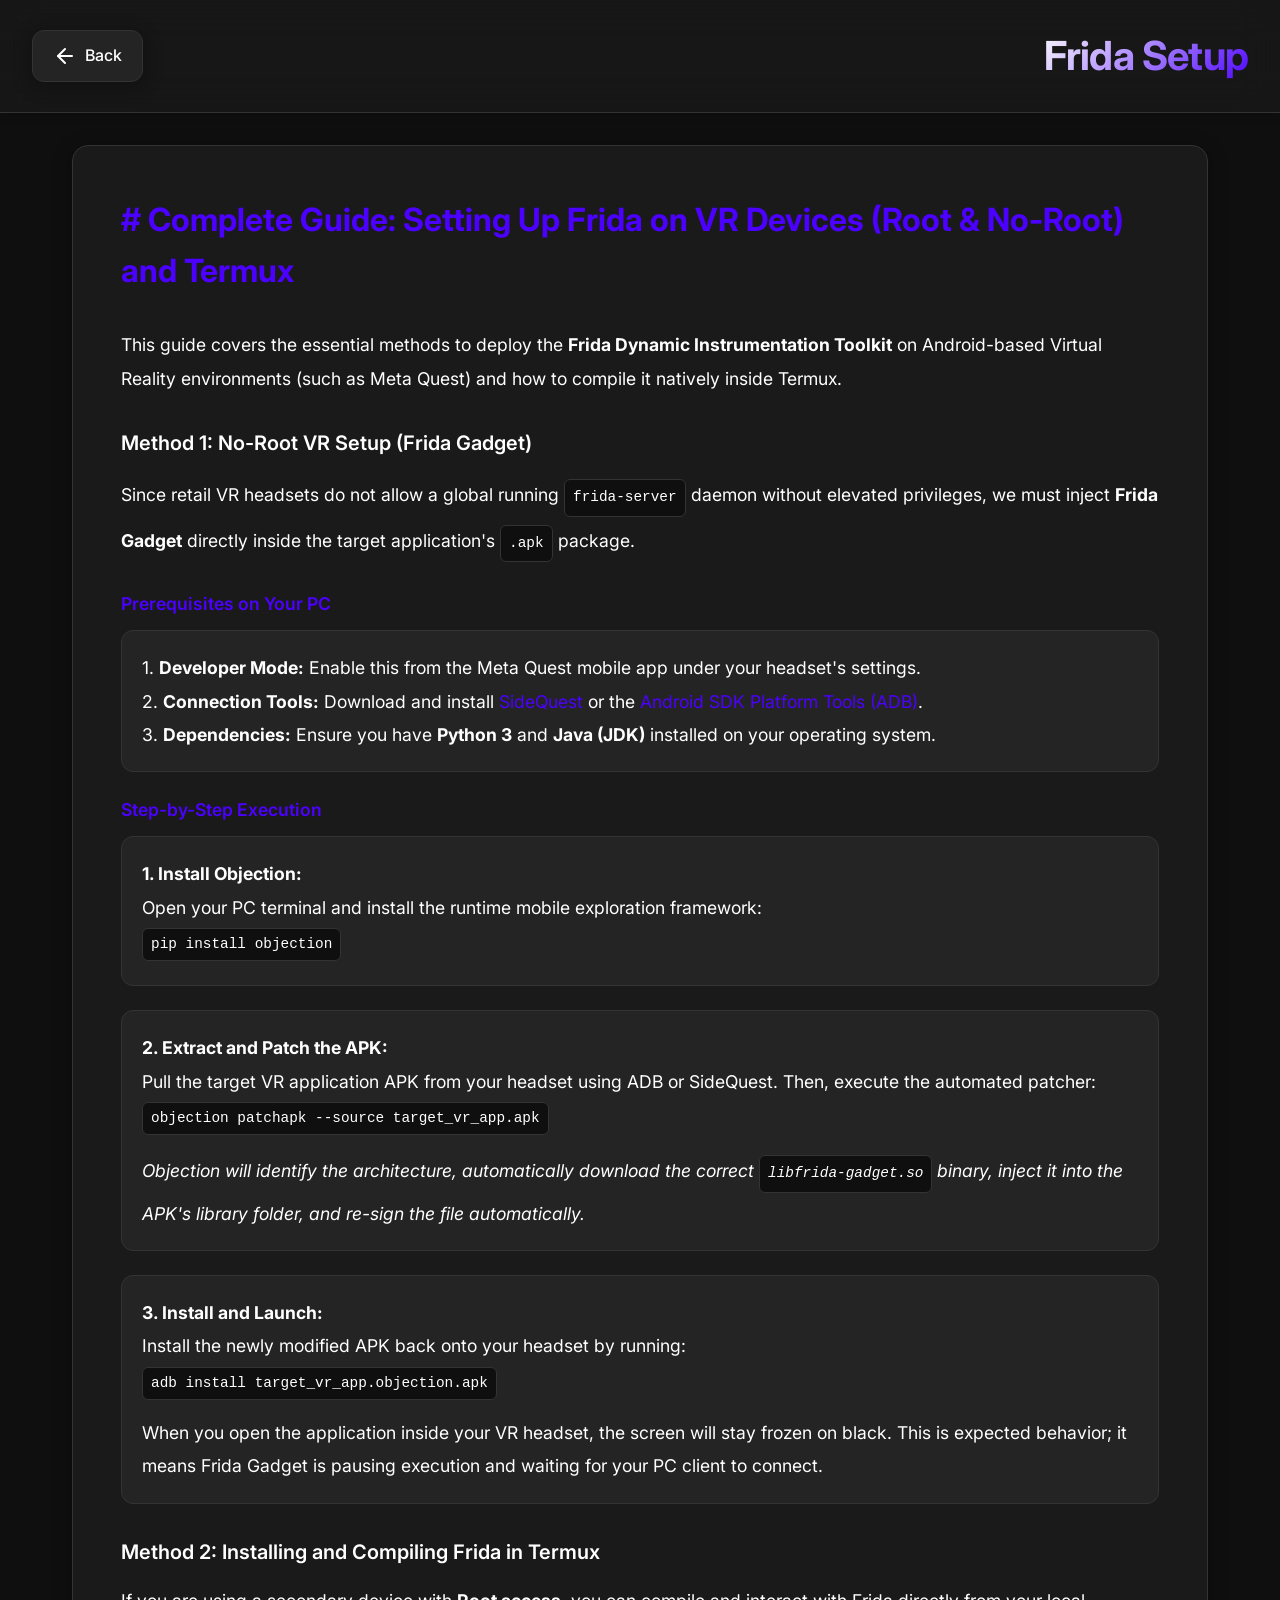
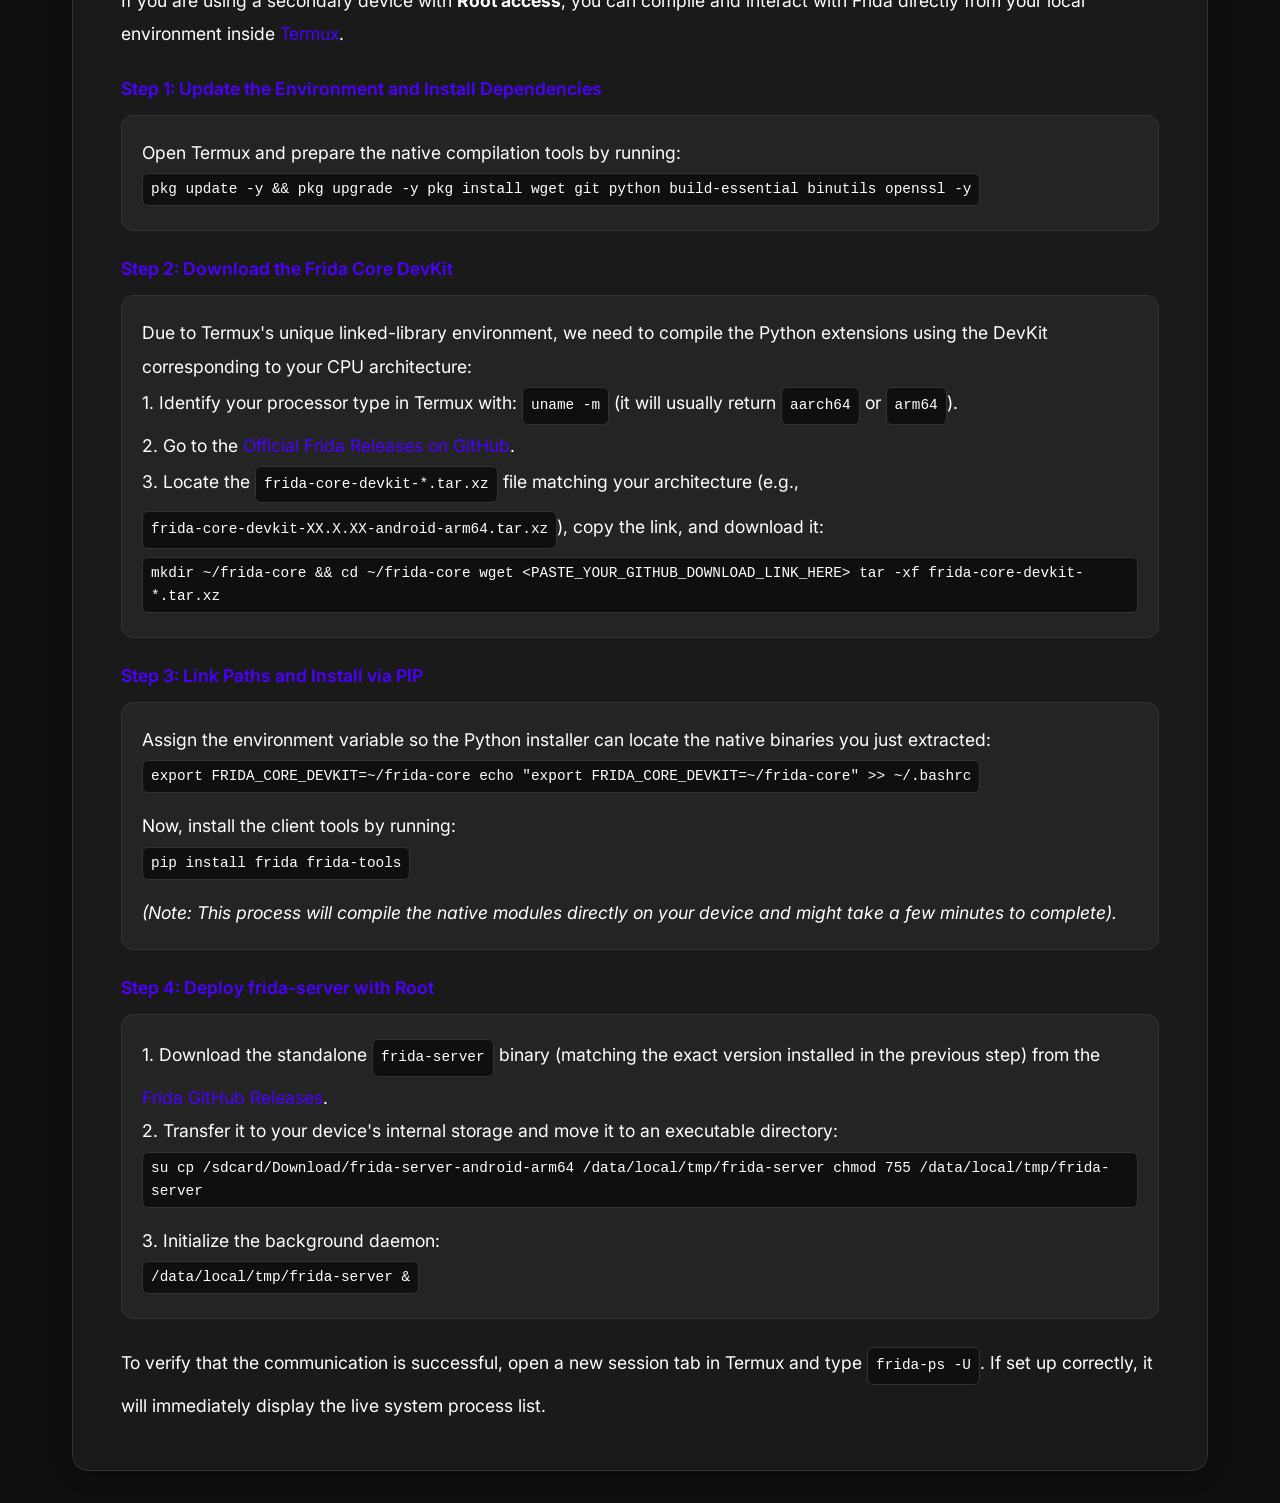
==== fridatutorial.html @ 45646cfd "frida tut vsdfgvkhserrvieuytfdgobdzfgh yes skibidi dop dop dop yes yes (im going insane)" ====
<!DOCTYPE html>
<html lang="en">
<head>
    <meta charset="UTF-8">
    <meta name="viewport" content="width=device-width, initial-scale=1.0">
    <title>Frida Setup - MoonyGB's stuff</title>
    <link rel="stylesheet" href="style.css">
    <link rel="preconnect" href="https://fonts.googleapis.com">
    <link rel="preconnect" href="https://fonts.gstatic.com" crossorigin>
    <link href="https://fonts.googleapis.com/css2?family=Inter:wght@300;400;500;600;700&display=swap" rel="stylesheet">
</head>
<body>
    <div class="app">
        <header class="header">
            <a href="index.html" class="back-btn">
                <svg xmlns="http://www.w3.org/2000/svg" width="24" height="24" viewBox="0 0 24 24" fill="none" stroke="currentColor" stroke-width="2" stroke-linecap="round" stroke-linejoin="round">
                    <line x1="19" y1="12" x2="5" y2="12"></line>
                    <polyline points="12 19 5 12 12 5"></polyline>
                </svg>
                <span>Back</span>
            </a>
            <h1 class="title">Frida Setup</h1>
        </header>

        <main class="container">
            <div class="tutorial-content smooth">
                <h2 class="tutorial-title"># Complete Guide: Setting Up Frida on VR Devices (Root & No-Root) and Termux</h2>
                <p class="step-text">This guide covers the essential methods to deploy the <strong>Frida Dynamic Instrumentation Toolkit</strong> on Android-based Virtual Reality environments (such as Meta Quest) and how to compile it natively inside Termux.</p>

                <h3 class="subsection-title">Method 1: No-Root VR Setup (Frida Gadget)</h3>
                <p class="step-text">Since retail VR headsets do not allow a global running <code class="code-block">frida-server</code> daemon without elevated privileges, we must inject <strong>Frida Gadget</strong> directly inside the target application's <code class="code-block">.apk</code> package.</p>

                <h4 class="subsection-subtitle">Prerequisites on Your PC</h4>
                <div class="step">
                    <p class="step-text">1. <strong>Developer Mode:</strong> Enable this from the Meta Quest mobile app under your headset's settings.</p>
                    <p class="step-text">2. <strong>Connection Tools:</strong> Download and install <a href="https://sidequestvr.com" target="_blank" rel="noopener noreferrer">SideQuest</a> or the <a href="https://developer.android.com/tools/releases/platform-tools" target="_blank" rel="noopener noreferrer">Android SDK Platform Tools (ADB)</a>.</p>
                    <p class="step-text">3. <strong>Dependencies:</strong> Ensure you have <strong>Python 3</strong> and <strong>Java (JDK)</strong> installed on your operating system.</p>
                </div>

                <h4 class="subsection-subtitle">Step-by-Step Execution</h4>
                <div class="step">
                    <p class="step-text"><strong>1. Install Objection:</strong></p>
                    <p class="step-text">Open your PC terminal and install the runtime mobile exploration framework:</p>
                    <code class="code-block">pip install objection</code>
                </div>
                <div class="step">
                    <p class="step-text"><strong>2. Extract and Patch the APK:</strong></p>
                    <p class="step-text">Pull the target VR application APK from your headset using ADB or SideQuest. Then, execute the automated patcher:</p>
                    <code class="code-block">objection patchapk --source target_vr_app.apk</code>
                    <p class="step-text" style="margin-top: 0.75rem;"><em>Objection will identify the architecture, automatically download the correct <code class="code-block">libfrida-gadget.so</code> binary, inject it into the APK's library folder, and re-sign the file automatically.</em></p>
                </div>
                <div class="step">
                    <p class="step-text"><strong>3. Install and Launch:</strong></p>
                    <p class="step-text">Install the newly modified APK back onto your headset by running:</p>
                    <code class="code-block">adb install target_vr_app.objection.apk</code>
                    <p class="step-text" style="margin-top: 0.75rem;">When you open the application inside your VR headset, the screen will stay frozen on black. This is expected behavior; it means Frida Gadget is pausing execution and waiting for your PC client to connect.</p>
                </div>

                <h3 class="subsection-title">Method 2: Installing and Compiling Frida in Termux</h3>
                <p class="step-text">If you are using a secondary device with <strong>Root access</strong>, you can compile and interact with Frida directly from your local environment inside <a href="https://termux.dev" target="_blank" rel="noopener noreferrer">Termux</a>.</p>

                <h4 class="subsection-subtitle">Step 1: Update the Environment and Install Dependencies</h4>
                <div class="step">
                    <p class="step-text">Open Termux and prepare the native compilation tools by running:</p>
                    <code class="code-block">pkg update -y && pkg upgrade -y
pkg install wget git python build-essential binutils openssl -y</code>
                </div>

                <h4 class="subsection-subtitle">Step 2: Download the Frida Core DevKit</h4>
                <div class="step">
                    <p class="step-text">Due to Termux's unique linked-library environment, we need to compile the Python extensions using the DevKit corresponding to your CPU architecture:</p>
                    <p class="step-text">1. Identify your processor type in Termux with: <code class="code-block">uname -m</code> (it will usually return <code class="code-block">aarch64</code> or <code class="code-block">arm64</code>).</p>
                    <p class="step-text">2. Go to the <a href="https://github.com/frida/frida/releases" target="_blank" rel="noopener noreferrer">Official Frida Releases on GitHub</a>.</p>
                    <p class="step-text">3. Locate the <code class="code-block">frida-core-devkit-*.tar.xz</code> file matching your architecture (e.g., <code class="code-block">frida-core-devkit-XX.X.XX-android-arm64.tar.xz</code>), copy the link, and download it:</p>
                    <code class="code-block">mkdir ~/frida-core && cd ~/frida-core
wget &lt;PASTE_YOUR_GITHUB_DOWNLOAD_LINK_HERE&gt;
tar -xf frida-core-devkit-*.tar.xz</code>
                </div>

                <h4 class="subsection-subtitle">Step 3: Link Paths and Install via PIP</h4>
                <div class="step">
                    <p class="step-text">Assign the environment variable so the Python installer can locate the native binaries you just extracted:</p>
                    <code class="code-block">export FRIDA_CORE_DEVKIT=~/frida-core
echo "export FRIDA_CORE_DEVKIT=~/frida-core" >> ~/.bashrc</code>
                    <p class="step-text" style="margin-top: 0.75rem;">Now, install the client tools by running:</p>
                    <code class="code-block">pip install frida frida-tools</code>
                    <p class="step-text" style="margin-top: 0.75rem;"><em>(Note: This process will compile the native modules directly on your device and might take a few minutes to complete).</em></p>
                </div>

                <h4 class="subsection-subtitle">Step 4: Deploy frida-server with Root</h4>
                <div class="step">
                    <p class="step-text">1. Download the standalone <code class="code-block">frida-server</code> binary (matching the exact version installed in the previous step) from the <a href="https://github.com/frida/frida/releases" target="_blank" rel="noopener noreferrer">Frida GitHub Releases</a>.</p>
                    <p class="step-text">2. Transfer it to your device's internal storage and move it to an executable directory:</p>
                    <code class="code-block">su
cp /sdcard/Download/frida-server-android-arm64 /data/local/tmp/frida-server
chmod 755 /data/local/tmp/frida-server</code>
                    <p class="step-text" style="margin-top: 0.75rem;">3. Initialize the background daemon:</p>
                    <code class="code-block">/data/local/tmp/frida-server &amp;</code>
                </div>

                <p class="step-text" style="margin-top: 1.5rem;">To verify that the communication is successful, open a new session tab in Termux and type <code class="code-block">frida-ps -U</code>. If set up correctly, it will immediately display the live system process list.</p>
            </div>
        </main>
    </div>
</body>
</html>
---- style.css ----
* {
    margin: 0;
    padding: 0;
    box-sizing: border-box;
    transition: background-color 0.3s ease, color 0.3s ease, border-color 0.3s ease, box-shadow 0.3s ease;
}

:root {
    --bg-primary: #0f0f0f;
    --bg-secondary: #1a1a1a;
    --bg-card: #242424;
    --bg-hover: #2f2f2f;
    --text-primary: #ffffff;
    --text-secondary: #a0a0a0;
    --accent: #4c00ff;
    --accent-hover: #5f1aff;
    --border: #333333;
    --shadow: 0 4px 20px rgba(0, 0, 0, 0.3);
    --warning: #ffb84a;
    --warning-bg: rgba(255, 184, 74, 0.1);
    --info: #4c00ff;
    --info-bg: rgba(76, 0, 255, 0.1);
}

body {
    font-family: 'Inter', -apple-system, BlinkMacSystemFont, 'Segoe UI', Roboto, Oxygen, Ubuntu, Cantarell, sans-serif;
    background: var(--bg-primary);
    color: var(--text-primary);
    line-height: 1.6;
    min-height: 100vh;
    overflow-x: hidden;
}

.smooth {
    animation: fadeInUp 0.6s cubic-bezier(0.4, 0, 0.2, 1) forwards;
}

@keyframes fadeInUp {
    from {
        opacity: 0;
        transform: translateY(20px);
    }
    to {
        opacity: 1;
        transform: translateY(0);
    }
}

.app {
    display: flex;
    flex-direction: column;
    min-height: 100vh;
}

.header {
    display: flex;
    justify-content: space-between;
    align-items: center;
    padding: 1.5rem 2rem;
    background: rgba(26, 26, 26, 0.8);
    backdrop-filter: blur(20px) saturate(180%);
    border-bottom: 1px solid var(--border);
    position: sticky;
    top: 0;
    z-index: 100;
    box-shadow: 0 1px 10px rgba(0, 0, 0, 0.2);
}

.title {
    font-size: clamp(1.5rem, 4vw, 2.5rem);
    font-weight: 700;
    background: linear-gradient(135deg, var(--text-primary) 0%, var(--accent) 100%);
    -webkit-background-clip: text;
    -webkit-text-fill-color: transparent;
    background-clip: text;
    letter-spacing: -0.02em;
}

.settings-btn {
    display: flex;
    align-items: center;
    gap: 0.5rem;
    padding: 0.75rem 1.25rem;
    background: var(--bg-card);
    color: var(--text-primary);
    border: 1px solid var(--border);
    border-radius: 12px;
    font-size: 0.95rem;
    font-weight: 500;
    cursor: pointer;
    transition: all 0.3s cubic-bezier(0.4, 0, 0.2, 1);
    box-shadow: var(--shadow);
}

.settings-btn:hover {
    background: var(--bg-hover);
    border-color: var(--accent);
    transform: translateY(-2px);
    box-shadow: 0 8px 30px rgba(74, 158, 255, 0.2);
}

.settings-btn:active {
    transform: translateY(0);
}

.back-btn {
    display: flex;
    align-items: center;
    gap: 0.5rem;
    padding: 0.75rem 1.25rem;
    background: var(--bg-card);
    color: var(--text-primary);
    border: 1px solid var(--border);
    border-radius: 12px;
    text-decoration: none;
    font-weight: 500;
    transition: all 0.3s ease;
    box-shadow: var(--shadow);
}

.back-btn:hover {
    background: var(--bg-hover);
    border-color: var(--accent);
    transform: translateX(-4px);
}

.container {
    flex: 1;
    padding: 2rem;
    max-width: 1200px;
    width: 100%;
    margin: 0 auto;
}

.sections {
    display: flex;
    flex-direction: column;
    gap: 1.5rem;
}

.section {
    background: var(--bg-secondary);
    border: 1px solid var(--border);
    border-radius: 16px;
    overflow: hidden;
    box-shadow: var(--shadow);
    transition: all 0.3s cubic-bezier(0.4, 0, 0.2, 1);
}

.section:hover {
    border-color: rgba(74, 158, 255, 0.3);
    box-shadow: 0 8px 40px rgba(0, 0, 0, 0.4);
}

.section-header {
    display: flex;
    align-items: center;
    gap: 1rem;
    padding: 1.25rem 1.5rem;
    background: linear-gradient(180deg, var(--bg-secondary) 0%, rgba(26, 26, 26, 0.8) 100%);
    cursor: pointer;
    user-select: none;
    transition: background 0.3s ease;
}

.section-header:hover {
    background: linear-gradient(180deg, var(--bg-hover) 0%, rgba(47, 47, 47, 0.8) 100%);
}

.toggle-btn,
.minimize-btn {
    display: flex;
    align-items: center;
    justify-content: center;
    width: 40px;
    height: 40px;
    background: transparent;
    border: none;
    color: var(--text-secondary);
    border-radius: 10px;
    cursor: pointer;
    transition: all 0.3s ease;
}

.toggle-btn:hover,
.minimize-btn:hover {
    background: var(--bg-card);
    color: var(--text-primary);
}

.chevron {
    transition: transform 0.4s cubic-bezier(0.4, 0, 0.2, 1);
}

.section.collapsed .chevron {
    transform: rotate(-90deg);
}

.section.minimized .chevron {
    transform: rotate(-90deg);
}

.section-title {
    flex: 1;
    font-size: 1.5rem;
    font-weight: 600;
    letter-spacing: -0.01em;
}

.section-content {
    padding: 1.5rem;
    max-height: 1000px;
    overflow: hidden;
    transition: max-height 0.4s cubic-bezier(0.4, 0, 0.2, 1), padding 0.4s cubic-bezier(0.4, 0, 0.2, 1), opacity 0.3s ease;
}

.section.collapsed .section-content,
.section.minimized .section-content {
    max-height: 0;
    padding: 0 1.5rem;
    opacity: 0;
}

.card {
    background: var(--bg-card);
    border: 1px solid var(--border);
    border-radius: 12px;
    padding: 1.5rem;
    display: flex;
    flex-direction: column;
    gap: 1.5rem;
    box-shadow: inset 0 1px 0 rgba(255, 255, 255, 0.05);
}

.card-text {
    color: var(--text-secondary);
    font-size: 1rem;
    line-height: 1.8;
}

.btn {
    display: inline-flex;
    align-items: center;
    justify-content: center;
    gap: 0.5rem;
    padding: 0.875rem 1.75rem;
    border-radius: 12px;
    font-size: 1rem;
    font-weight: 600;
    text-decoration: none;
    border: none;
    cursor: pointer;
    transition: all 0.3s cubic-bezier(0.4, 0, 0.2, 1);
    white-space: nowrap;
    width: fit-content;
}

.btn.primary {
    background: var(--accent);
    color: #ffffff;
    box-shadow: 0 4px 20px rgba(74, 158, 255, 0.3);
}

.btn.primary:hover {
    background: var(--accent-hover);
    transform: translateY(-2px);
    box-shadow: 0 8px 40px rgba(74, 158, 255, 0.4);
}

.btn.ghost {
    background: transparent;
    color: var(--text-primary);
    border: 1px solid var(--border);
}

.btn.ghost:hover {
    background: var(--bg-hover);
}

/* Modal */
.modal {
    position: fixed;
    top: 0;
    left: 0;
    right: 0;
    bottom: 0;
    display: flex;
    align-items: center;
    justify-content: center;
    z-index: 1000;
    opacity: 0;
    visibility: hidden;
    transition: opacity 0.3s ease, visibility 0.3s ease;
    padding: 1rem;
}

.modal.active {
    opacity: 1;
    visibility: visible;
}

.modal-backdrop {
    position: absolute;
    top: 0;
    left: 0;
    right: 0;
    bottom: 0;
    background: rgba(0, 0, 0, 0.7);
    backdrop-filter: blur(8px);
    cursor: pointer;
}

.modal-content {
    position: relative;
    background: var(--bg-secondary);
    border: 1px solid var(--border);
    border-radius: 20px;
    width: 100%;
    max-width: 600px;
    max-height: 90vh;
    overflow: hidden;
    box-shadow: 0 20px 80px rgba(0, 0, 0, 0.5);
    transform: scale(0.95);
    transition: transform 0.3s cubic-bezier(0.4, 0, 0.2, 1);
}

.modal.active .modal-content {
    transform: scale(1);
}

.modal-header {
    display: flex;
    align-items: center;
    justify-content: space-between;
    padding: 1.5rem 2rem;
    border-bottom: 1px solid var(--border);
}

.modal-header h3 {
    font-size: 1.5rem;
    font-weight: 600;
}

.close-btn {
    display: flex;
    align-items: center;
    justify-content: center;
    width: 40px;
    height: 40px;
    background: transparent;
    border: none;
    color: var(--text-secondary);
    border-radius: 10px;
    cursor: pointer;
    transition: all 0.3s ease;
}

.close-btn:hover {
    background: var(--bg-card);
    color: var(--text-primary);
}

.modal-body {
    padding: 2rem;
    overflow-y: auto;
    max-height: calc(90vh - 140px);
}

.setting-group {
    margin-bottom: 2rem;
}

.setting-group:last-child {
    margin-bottom: 0;
}

.setting-group h4 {
    font-size: 1.25rem;
    font-weight: 600;
    margin-bottom: 0.25rem;
}

.setting-desc {
    color: var(--text-secondary);
    font-size: 0.95rem;
    margin-bottom: 1.5rem;
}

.setting-label {
    display: block;
    font-weight: 500;
    margin-bottom: 0.75rem;
    color: var(--text-primary);
}

.radio-group {
    display: flex;
    gap: 1rem;
    flex-wrap: wrap;
}

.radio-item {
    display: flex;
    align-items: center;
    gap: 0.5rem;
    padding: 0.75rem 1.25rem;
    background: var(--bg-card);
    border: 1px solid var(--border);
    border-radius: 12px;
    cursor: pointer;
    transition: all 0.3s ease;
    flex: 1;
    min-width: 150px;
}

.radio-item:hover {
    background: var(--bg-hover);
    border-color: var(--accent);
}

.radio-item input[type="radio"] {
    accent-color: var(--accent);
}

.radio-item input[type="radio"]:checked + span {
    font-weight: 600;
}

.color-picker {
    display: flex;
    align-items: center;
    gap: 1rem;
    padding: 0.75rem 1rem;
    background: var(--bg-card);
    border: 1px solid var(--border);
    border-radius: 12px;
    margin-bottom: 1rem;
}

.color-picker input[type="color"] {
    width: 50px;
    height: 40px;
    border: none;
    border-radius: 8px;
    cursor: pointer;
    background: none;
}

.color-picker input[type="color"]::-webkit-color-swatch-wrapper {
    padding: 0;
}

.color-picker input[type="color"]::-webkit-color-swatch {
    border: 2px solid var(--border);
    border-radius: 8px;
}

.color-value {
    font-family: 'Courier New', monospace;
    color: var(--text-secondary);
    font-size: 0.95rem;
}

.select {
    width: 100%;
    padding: 0.75rem 1rem;
    background: var(--bg-card);
    color: var(--text-primary);
    border: 1px solid var(--border);
    border-radius: 12px;
    font-size: 1rem;
    cursor: pointer;
    transition: all 0.3s ease;
}

.select:hover {
    border-color: var(--accent);
}

.select:focus {
    outline: none;
    border-color: var(--accent);
    box-shadow: 0 0 0 3px rgba(74, 158, 255, 0.1);
}

.hidden {
    display: none;
}

.modal-footer {
    display: flex;
    justify-content: flex-end;
    gap: 1rem;
    padding: 1.5rem 2rem;
    border-top: 1px solid var(--border);
    background: rgba(26, 26, 26, 0.5);
}

/* Tutorial Page */
.tutorial-content {
    background: var(--bg-secondary);
    border: 1px solid var(--border);
    border-radius: 16px;
    padding: clamp(1.5rem, 4vw, 3rem);
    box-shadow: var(--shadow);
}

.tutorial-title {
    font-size: clamp(1.25rem, 3vw, 2rem);
    font-weight: 700;
    margin-bottom: 2rem;
    color: var(--accent);
    word-break: break-word;
}

.subsection-title {
    font-size: 1.25rem;
    font-weight: 600;
    margin: 2rem 0 1rem 0;
    color: var(--text-primary);
}

.subsection-subtitle {
    font-size: 1.1rem;
    font-weight: 600;
    margin: 1.5rem 0 0.75rem 0;
    color: var(--accent);
}

.button-group {
    display: flex;
    gap: 1rem;
    flex-wrap: wrap;
}

.code-block {
    display: inline-block;
    background: var(--bg-primary);
    padding: 0.25rem 0.5rem;
    border-radius: 6px;
    font-family: 'Courier New', monospace;
    font-size: 0.9rem;
    border: 1px solid var(--border);
    margin: 0.25rem 0;
}

.step {
    margin-bottom: 1.5rem;
    padding: 1.25rem;
    background: var(--bg-card);
    border: 1px solid var(--border);
    border-radius: 12px;
}

.step-text {
    font-size: clamp(0.95rem, 2vw, 1.1rem);
    line-height: 1.9;
}

.step-text a {
    color: var(--accent);
    text-decoration: none;
    border-bottom: 1px solid transparent;
    transition: all 0.3s ease;
}

.step-text a:hover {
    border-bottom-color: var(--accent);
}

.warning-box {
    background: var(--warning-bg);
    border: 1px solid rgba(255, 184, 74, 0.3);
    border-radius: 12px;
    padding: 1.5rem;
    margin: 2rem 0;
}

.warning-title {
    color: var(--warning);
    font-size: 1.25rem;
    font-weight: 700;
    margin-bottom: 1rem;
}

.warning-text {
    color: var(--text-primary);
    line-height: 1.9;
    margin-bottom: 1rem;
}

.warning-note {
    color: var(--text-secondary);
    font-style: italic;
}

.divider {
    height: 1px;
    background: var(--border);
    margin: 2rem 0;
}

.info-box {
    background: var(--info-bg);
    border: 1px solid rgba(74, 158, 255, 0.3);
    border-radius: 12px;
    padding: 1.5rem;
    display: flex;
    flex-direction: column;
    gap: 1.25rem;
    margin-bottom: 2rem;
}

.info-text {
    color: var(--text-primary);
    font-size: clamp(0.95rem, 2vw, 1.05rem);
    line-height: 1.9;
}

/* Gallery */
.gallery-section {
    margin-top: 2rem;
}

.gallery-title {
    font-size: 1.25rem;
    font-weight: 600;
    margin-bottom: 1.5rem;
    color: var(--text-primary);
}

.gallery-container {
    display: grid;
    grid-template-columns: repeat(auto-fill, minmax(250px, 1fr));
    gap: 1.5rem;
    padding: 1rem;
    background: var(--bg-card);
    border: 1px solid var(--border);
    border-radius: 12px;
    max-height: 500px;
    overflow-y: auto;
    overflow-x: hidden;
}

.gallery-item {
    border-radius: 12px;
    overflow: hidden;
    border: 1px solid var(--border);
    transition: all 0.3s cubic-bezier(0.4, 0, 0.2, 1);
    aspect-ratio: 16/9;
}

.gallery-item:hover {
    transform: translateY(-4px);
    border-color: var(--accent);
    box-shadow: 0 8px 30px rgba(74, 158, 255, 0.3);
}

.gallery-image {
    width: 100%;
    height: 100%;
    object-fit: cover;
    display: block;
    transition: transform 0.4s cubic-bezier(0.4, 0, 0.2, 1);
}

.gallery-item:hover .gallery-image {
    transform: scale(1.05);
    cursor: zoom-in;
}

/* Lightbox */
.lightbox {
    position: fixed;
    top: 0;
    left: 0;
    right: 0;
    bottom: 0;
    display: flex;
    align-items: center;
    justify-content: center;
    z-index: 2000;
    opacity: 0;
    visibility: hidden;
    transition: opacity 0.3s ease, visibility 0.3s ease;
    padding: 1rem;
}

.lightbox.active {
    opacity: 1;
    visibility: visible;
}

.lightbox-backdrop {
    position: absolute;
    top: 0;
    left: 0;
    right: 0;
    bottom: 0;
    background: rgba(0, 0, 0, 0.95);
    backdrop-filter: blur(4px);
    cursor: pointer;
}

.lightbox-content {
    position: relative;
    max-width: 95vw;
    max-height: 95vh;
    display: flex;
    align-items: center;
    justify-content: center;
    transform: scale(0.9);
    transition: transform 0.3s cubic-bezier(0.4, 0, 0.2, 1);
}

.lightbox.active .lightbox-content {
    transform: scale(1);
}

.lightbox-image {
    max-width: 95vw;
    max-height: 95vh;
    object-fit: contain;
    border-radius: 8px;
    box-shadow: 0 20px 80px rgba(0, 0, 0, 0.8);
}

.lightbox-close {
    position: absolute;
    top: -50px;
    right: 0;
    display: flex;
    align-items: center;
    justify-content: center;
    width: 50px;
    height: 50px;
    background: rgba(26, 26, 26, 0.9);
    border: 1px solid var(--border);
    color: var(--text-primary);
    border-radius: 50%;
    cursor: pointer;
    transition: all 0.3s ease;
    backdrop-filter: blur(10px);
}

.lightbox-close:hover {
    background: var(--bg-hover);
    transform: scale(1.1);
}

@media (max-width: 768px) {
    .lightbox-close {
        top: -40px;
        width: 40px;
        height: 40px;
    }
}

/* Scrollbar for gallery */
.gallery-container::-webkit-scrollbar {
    width: 10px;
}

.gallery-container::-webkit-scrollbar-track {
    background: var(--bg-secondary);
    border-radius: 6px;
}

.gallery-container::-webkit-scrollbar-thumb {
    background: var(--bg-hover);
    border-radius: 6px;
    border: 2px solid var(--bg-secondary);
}

.gallery-container::-webkit-scrollbar-thumb:hover {
    background: var(--accent);
}

/* Responsive */
@media (max-width: 768px) {
    .header {
        padding: 1rem;
        flex-wrap: wrap;
        gap: 1rem;
    }
    
    .container {
        padding: 1rem;
    }
    
    .modal-content {
        max-width: 95%;
    }
    
    .modal-body,
    .modal-header,
    .modal-footer {
        padding: 1.25rem;
    }
    
    .radio-group {
        flex-direction: column;
    }
    
    .radio-item {
        min-width: 100%;
    }
    
    .gallery-container {
        grid-template-columns: 1fr;
        max-height: 400px;
    }
}
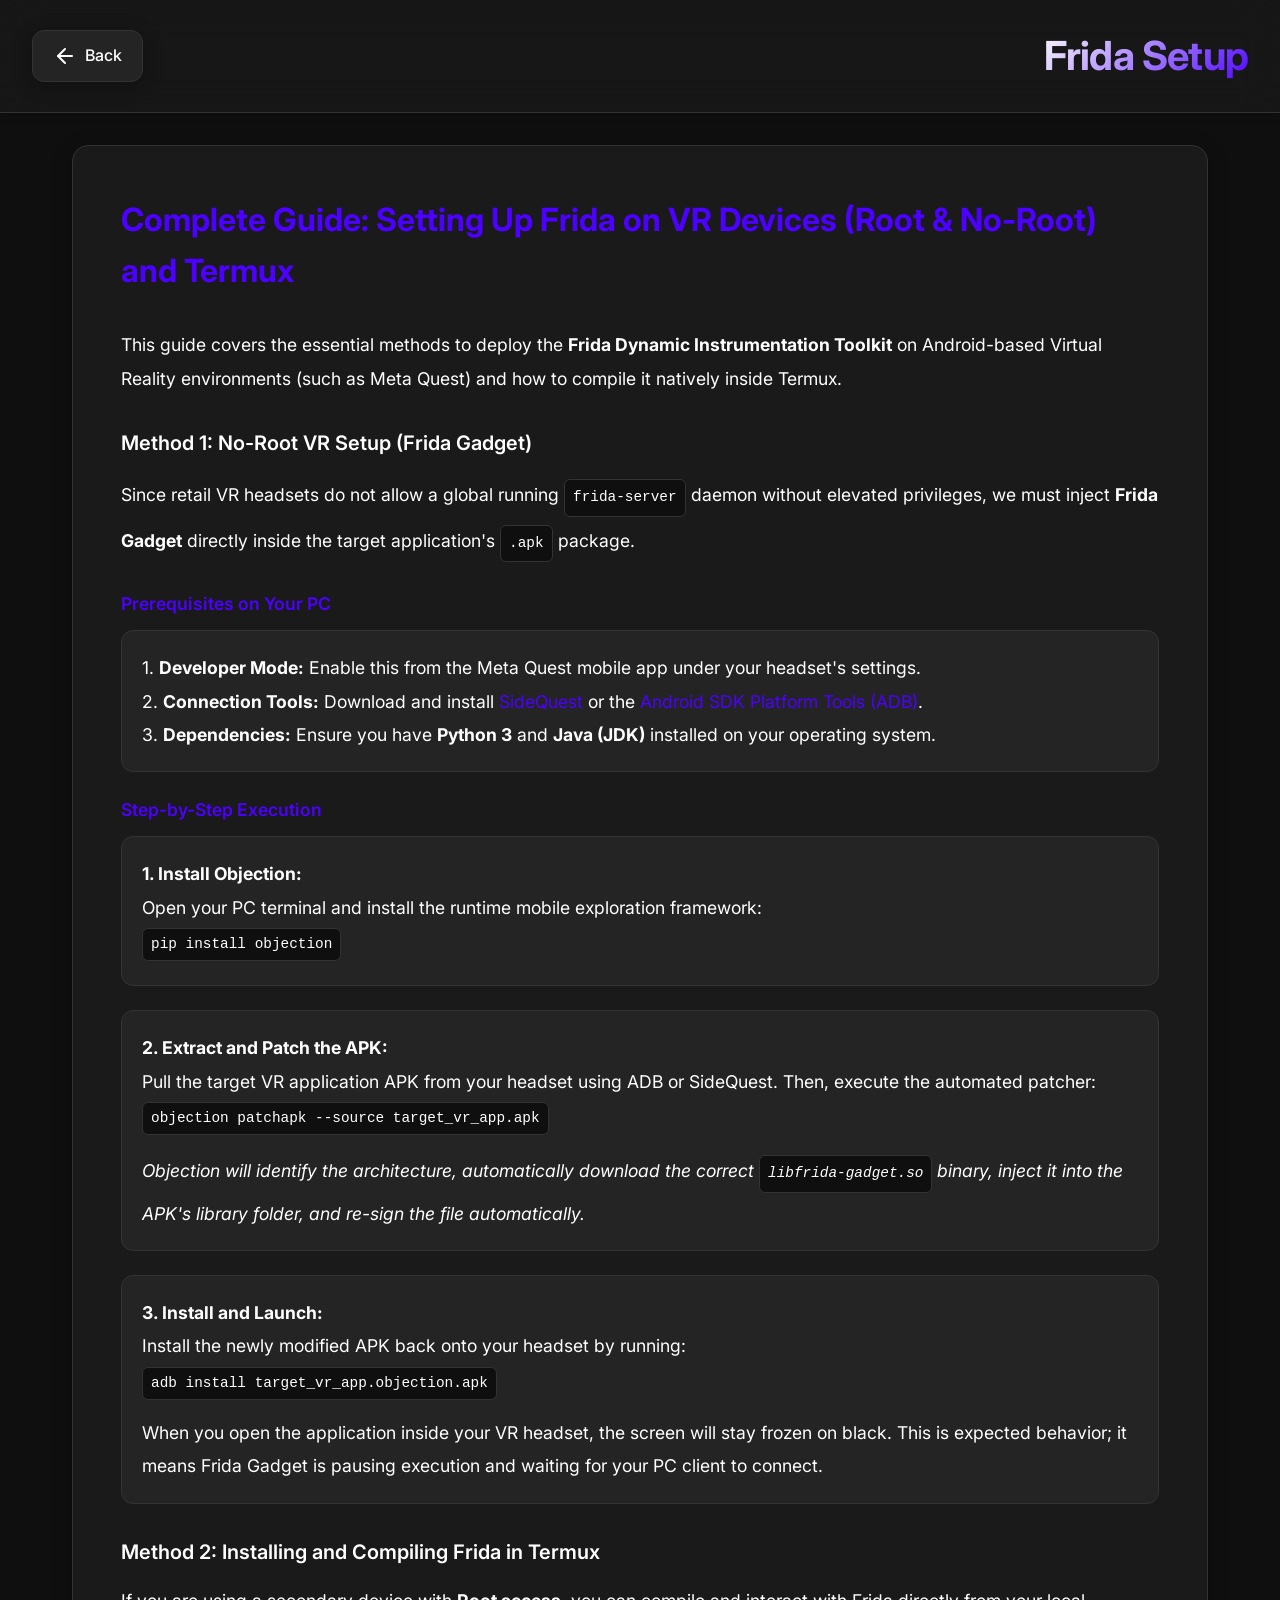
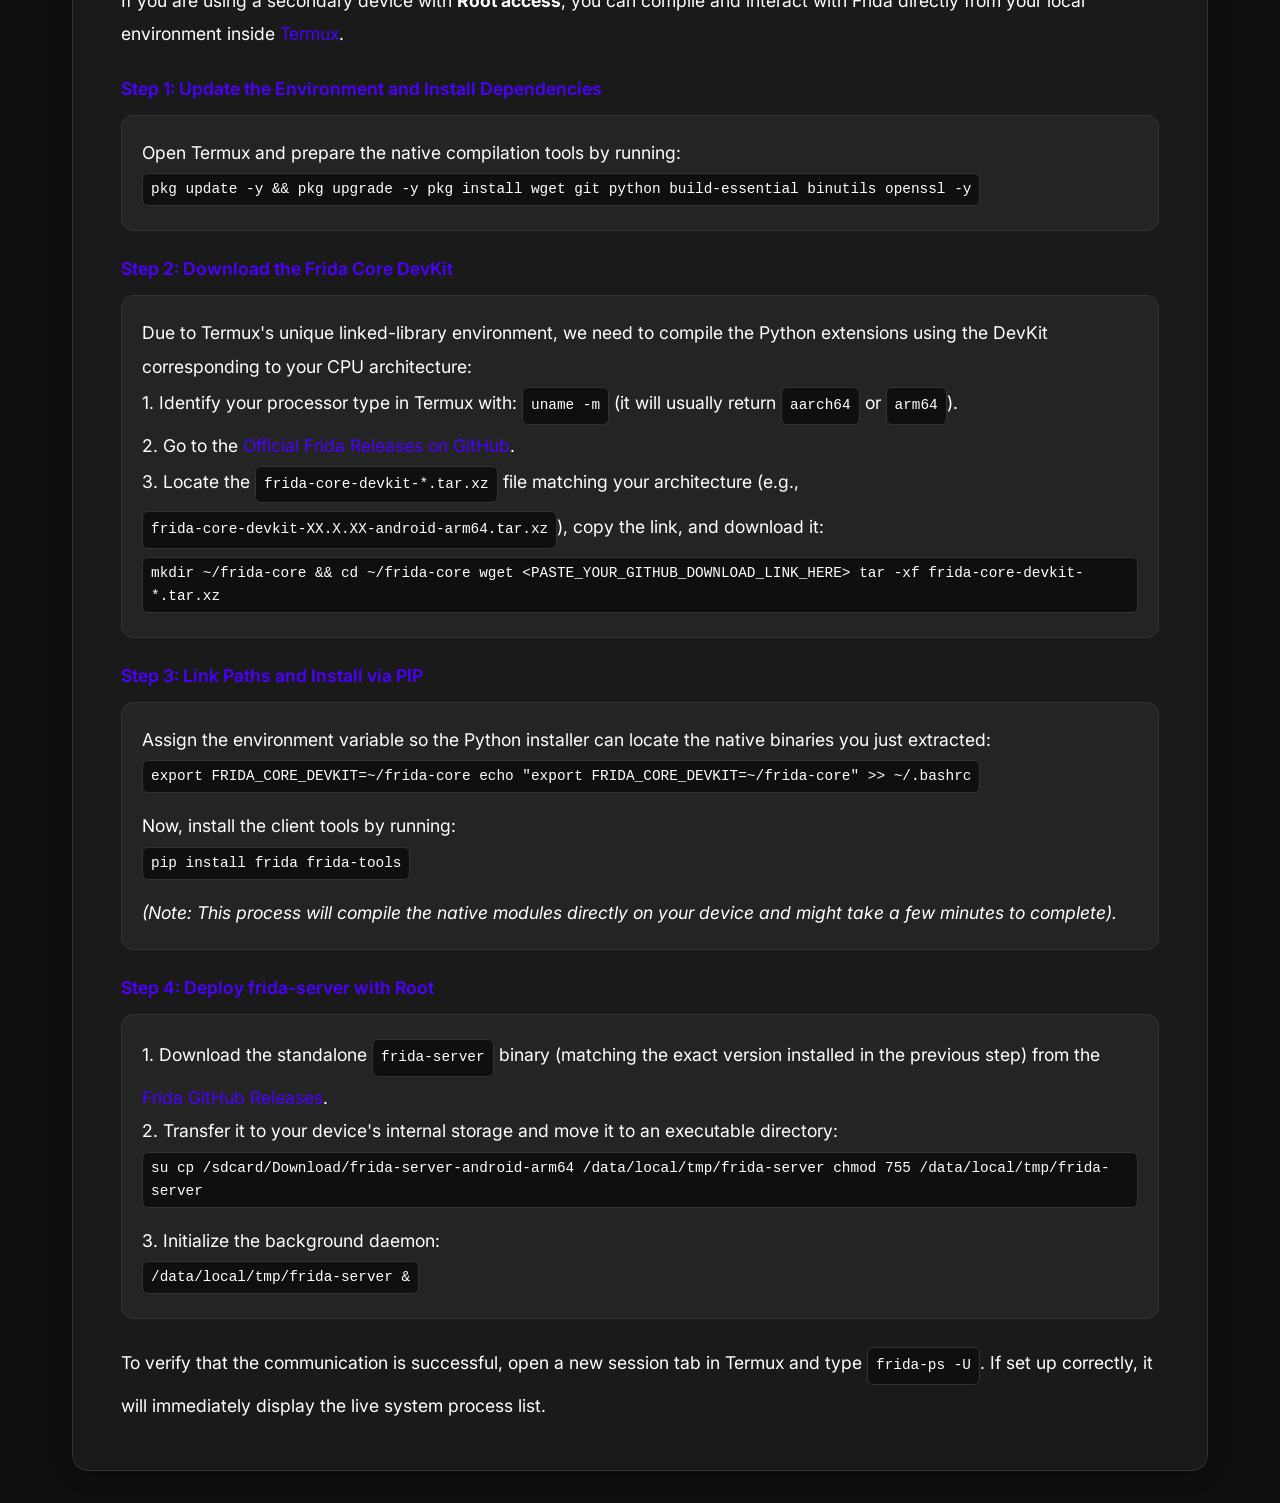
==== commit 5a5588f4: "Remove '#' from tutorial title in fridatutorial.html" ====
--- a/fridatutorial.html
+++ b/fridatutorial.html
@@ -24,7 +24,7 @@
 
         <main class="container">
             <div class="tutorial-content smooth">
-                <h2 class="tutorial-title"># Complete Guide: Setting Up Frida on VR Devices (Root & No-Root) and Termux</h2>
+                <h2 class="tutorial-title">Complete Guide: Setting Up Frida on VR Devices (Root & No-Root) and Termux</h2>
                 <p class="step-text">This guide covers the essential methods to deploy the <strong>Frida Dynamic Instrumentation Toolkit</strong> on Android-based Virtual Reality environments (such as Meta Quest) and how to compile it natively inside Termux.</p>
 
                 <h3 class="subsection-title">Method 1: No-Root VR Setup (Frida Gadget)</h3>
@@ -103,4 +103,4 @@
         </main>
     </div>
 </body>
-</html>+</html>
